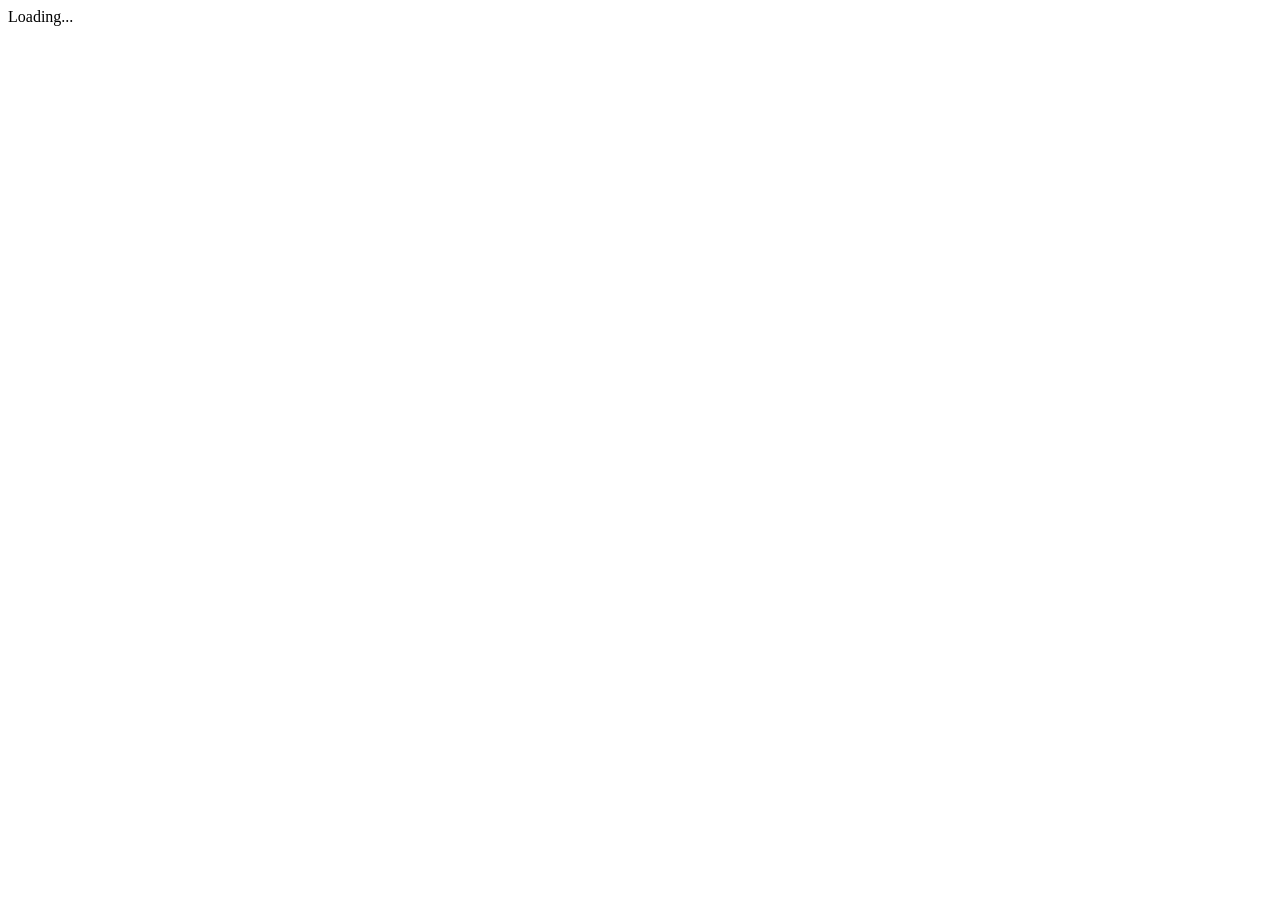
==== about.html @ a23d357c "Add files via upload" ====
<!doctype html>
<html lang="en">
<head>
<meta charset="utf-8">
<meta name="viewport" content="width=device-width,initial-scale=1">
<title>About | EDGE</title>
<meta name="description" content="A small team with a big edge.">
<meta name="theme-color" content="#05070D">
<link rel="preconnect" href="https://fonts.googleapis.com">
<link rel="preconnect" href="https://fonts.gstatic.com" crossorigin>
<link href="https://fonts.googleapis.com/css2?family=Inter:wght@400;500;600&amp;family=Space+Grotesk:wght@500;600;700&amp;display=swap" rel="stylesheet">
<link rel="stylesheet" href="assets/edge.css">
</head>
<body data-page="about">
<div id="bar"></div>
<div class="page"><div id="app"><div class="ph">Loading...</div></div></div>
<noscript><p class="ph">This site needs JavaScript turned on.</p></noscript>
<script src="assets/app.js" defer></script>
</body>
</html>
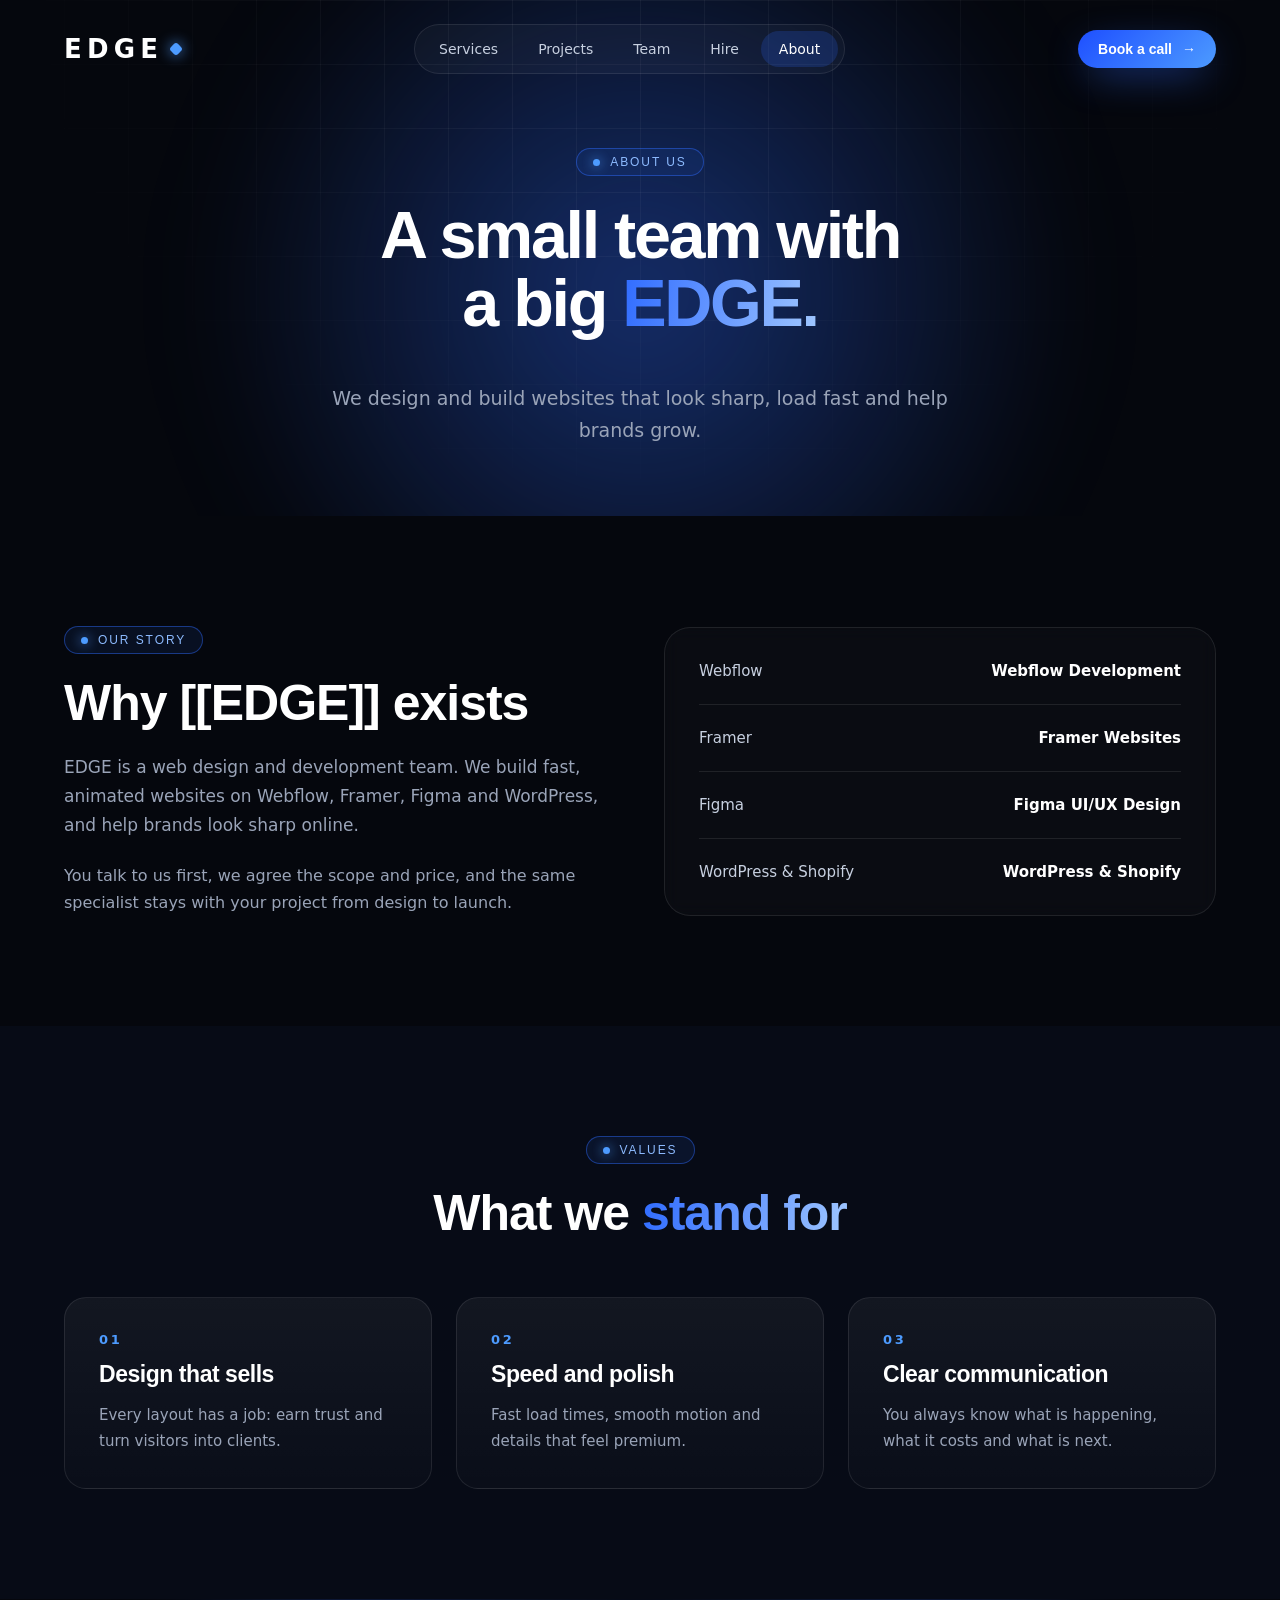
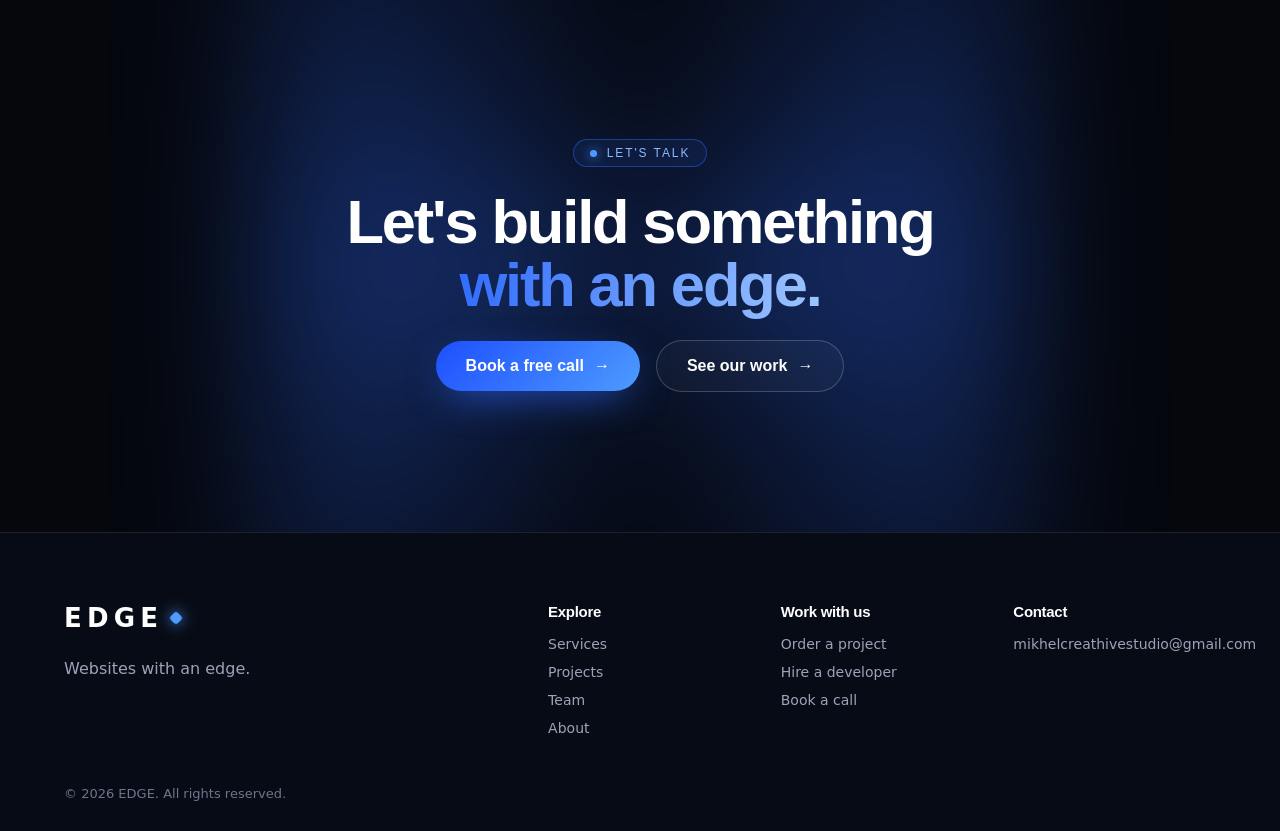
==== commit fd0b5c25: "Add files via upload" ====
--- a/about.html
+++ b/about.html
@@ -9,12 +9,12 @@
 <link rel="preconnect" href="https://fonts.googleapis.com">
 <link rel="preconnect" href="https://fonts.gstatic.com" crossorigin>
 <link href="https://fonts.googleapis.com/css2?family=Inter:wght@400;500;600&amp;family=Space+Grotesk:wght@500;600;700&amp;display=swap" rel="stylesheet">
-<link rel="stylesheet" href="assets/edge.css">
+<link rel="stylesheet" href="edge.css">
 </head>
 <body data-page="about">
 <div id="bar"></div>
 <div class="page"><div id="app"><div class="ph">Loading...</div></div></div>
 <noscript><p class="ph">This site needs JavaScript turned on.</p></noscript>
-<script src="assets/app.js" defer></script>
+<script src="app.js" defer></script>
 </body>
 </html>
--- a/edge.css
+++ b/edge.css
@@ -0,0 +1,198 @@
+:root{--bg:#05070D;--bg2:#070B16;--card:#0A1020;--blue:#2F6BFF;--blue2:#4D9BFF;--ice:#8DBBFF;--mut:#9AA4B8;--line:rgba(255,255,255,.09)}
+*{box-sizing:border-box}
+body{margin:0;background:var(--bg);color:#fff;font-family:Inter,system-ui,sans-serif}
+a{color:inherit;text-decoration:none}
+button{font-family:inherit;cursor:pointer}
+h1,h2,h3,h4{font-family:'Space Grotesk',sans-serif;margin:0;font-weight:700;letter-spacing:-.02em}
+p{margin:0;color:var(--mut);line-height:1.7}
+.page{position:relative;overflow-x:clip;background:var(--bg)}
+.wrap{width:100%;max-width:1200px;margin:0 auto;padding:0 24px;position:relative}
+.sec{position:relative;padding:110px 0}
+.alt{background:var(--bg2)}
+.center{text-align:center}
+.h1{font-size:clamp(34px,6.2vw,84px);line-height:1.02;letter-spacing:-.035em}
+.h2{font-size:clamp(30px,4vw,50px);line-height:1.1}
+.h3{font-size:26px;line-height:1.2}
+.lead{font-size:19px;max-width:660px;margin:18px auto 0}
+.mt{margin-top:22px}.mt2{margin-top:44px}.mt3{margin-top:64px}
+.row{display:flex;gap:16px;flex-wrap:wrap;align-items:center}
+.row.c{justify-content:center}
+.grad{background:linear-gradient(100deg,#2F6BFF,#9CC4FF,#2F6BFF);background-size:200% auto;-webkit-background-clip:text;background-clip:text;color:transparent;-webkit-text-fill-color:transparent;animation:shine 5s linear infinite}
+@keyframes shine{to{background-position:200% center}}
+.eyebrow{display:inline-block;padding:7px 16px;border:1px solid rgba(47,107,255,.45);border-radius:999px;background:rgba(47,107,255,.09);color:var(--ice);letter-spacing:.16em;font:500 12px/1 Inter,sans-serif;text-transform:uppercase}
+.eyebrow::before{content:"";display:inline-block;width:7px;height:7px;border-radius:50%;background:var(--blue2);margin-right:10px;box-shadow:0 0 12px var(--blue2);animation:blink 1.8s ease-in-out infinite}
+@keyframes blink{50%{opacity:.25}}
+.tag{font:500 12px Inter,system-ui,sans-serif;letter-spacing:.14em;text-transform:uppercase;color:var(--blue2)}
+.num{font:600 13px 'Space Grotesk',system-ui,sans-serif;color:var(--blue2);letter-spacing:.2em}
+.sh{margin-bottom:56px}
+/* reveal */
+.rv{opacity:0}.rv.in{animation:rv .9s cubic-bezier(.2,.8,.2,1) forwards;animation-delay:calc(var(--d,0)*1ms)}
+@keyframes rv{from{opacity:0;transform:translateY(34px);filter:blur(8px)}to{opacity:1;transform:none;filter:none}}
+/* nav */
+.nav{display:flex;align-items:center;justify-content:space-between;gap:20px;flex-wrap:wrap;padding-top:24px;padding-bottom:24px;z-index:5}
+.logo{font:700 26px 'Space Grotesk',system-ui,sans-serif;letter-spacing:.2em;display:inline-flex;align-items:center}
+.logo i{display:inline-block;width:10px;height:10px;background:var(--blue2);border-radius:3px;margin-left:8px;box-shadow:0 0 14px var(--blue2);transform:rotate(45deg);animation:spin 6s linear infinite}
+@keyframes spin{to{transform:rotate(405deg)}}
+.links{display:flex;gap:4px;flex-wrap:wrap;padding:6px;border:1px solid var(--line);border-radius:999px;background:rgba(255,255,255,.03);-webkit-backdrop-filter:blur(10px);backdrop-filter:blur(10px)}
+.links a{padding:10px 18px;border-radius:999px;font-size:14px;color:#C7D0E0;transition:all .3s}
+.links a:hover,.links a.on{background:rgba(47,107,255,.2);color:#fff}
+/* buttons */
+.btn{position:relative;display:inline-flex;align-items:center;gap:10px;padding:16px 30px;border-radius:999px;border:0;font:600 16px Inter,sans-serif;color:#fff;background:linear-gradient(135deg,#1E4FFF,#4D9BFF);box-shadow:0 12px 40px -12px rgba(47,107,255,.85);transition:transform .35s cubic-bezier(.2,.8,.2,1),box-shadow .35s;overflow:hidden}
+.btn::after{content:"\2192";transition:transform .3s}
+.btn::before{content:"";position:absolute;top:0;left:-120%;width:60%;height:100%;background:linear-gradient(100deg,transparent,rgba(255,255,255,.38),transparent);transform:skewX(-20deg);transition:left .7s}
+.btn:hover{transform:translateY(-3px) scale(1.03);box-shadow:0 18px 50px -10px rgba(77,155,255,.95)}
+.btn:hover::after{transform:translateX(5px)}
+.btn:hover::before{left:140%}
+.btn2{display:inline-flex;align-items:center;gap:10px;padding:16px 30px;border-radius:999px;border:1px solid rgba(255,255,255,.2);background:rgba(255,255,255,.03);font:600 16px Inter,sans-serif;color:#fff;transition:all .35s cubic-bezier(.2,.8,.2,1)}
+.btn2::after{content:"\2192";transition:transform .3s}
+.btn2:hover{border-color:var(--blue2);background:rgba(47,107,255,.14);transform:translateY(-3px)}
+.btn2:hover::after{transform:translateX(5px)}
+.sm{padding:11px 20px;font-size:14px}
+/* hero */
+.hero{position:relative;overflow:hidden;padding-bottom:120px}
+.hero::before{content:"";position:absolute;width:1000px;height:1000px;left:50%;top:-40%;transform:translateX(-50%);background:radial-gradient(circle,rgba(47,107,255,.4),transparent 62%);filter:blur(50px);animation:pulse 8s ease-in-out infinite;pointer-events:none}
+.hero::after{content:"";position:absolute;inset:0;background-image:linear-gradient(rgba(255,255,255,.045) 1px,transparent 1px),linear-gradient(90deg,rgba(255,255,255,.045) 1px,transparent 1px);background-size:64px 64px;-webkit-mask-image:radial-gradient(ellipse at 50% 0%,#000 25%,transparent 72%);mask-image:radial-gradient(ellipse at 50% 0%,#000 25%,transparent 72%);pointer-events:none;animation:grid 24s linear infinite}
+@keyframes pulse{0%,100%{opacity:.7;transform:translateX(-50%) scale(1)}50%{opacity:1;transform:translateX(-50%) scale(1.14)}}
+@keyframes grid{to{background-position:0 64px,64px 0}}
+.hero>*{position:relative;z-index:2}
+.hero-in{padding-top:70px;display:flex;flex-direction:column;align-items:center;gap:26px;text-align:center}
+.page-hero{padding-bottom:70px}
+.page-hero .hero-in{padding-top:50px}
+.chip{position:absolute;z-index:1;padding:10px 18px;border-radius:999px;background:rgba(255,255,255,.05);border:1px solid rgba(255,255,255,.13);-webkit-backdrop-filter:blur(10px);backdrop-filter:blur(10px);color:#D5E4FF;font:500 13px Inter,system-ui,sans-serif;animation:float 6s ease-in-out infinite}
+.chip i{display:inline-block;width:8px;height:8px;border-radius:50%;background:var(--blue2);margin-right:9px;box-shadow:0 0 10px var(--blue2)}
+.c1{left:6%;top:200px}.c2{right:6%;top:260px;animation-delay:-2s}.c3{left:10%;bottom:90px;animation-delay:-4s}.c4{right:11%;bottom:60px;animation-delay:-1s}
+@keyframes float{0%,100%{transform:translateY(0)}50%{transform:translateY(-16px)}}
+/* marquee */
+.marq{overflow:hidden;padding:30px 0;background:var(--bg2);-webkit-mask-image:linear-gradient(90deg,transparent,#000 15%,#000 85%,transparent);mask-image:linear-gradient(90deg,transparent,#000 15%,#000 85%,transparent)}
+.track{display:flex;gap:64px;width:max-content;animation:marq 30s linear infinite}
+.track span{font:600 24px 'Space Grotesk',sans-serif;color:rgba(255,255,255,.32);white-space:nowrap;transition:color .3s}
+.track span:hover{color:#fff}
+@keyframes marq{to{transform:translateX(-50%)}}
+/* grids + cards */
+.g2,.g3,.g4{display:grid;gap:24px}
+.g2{grid-template-columns:repeat(2,minmax(0,1fr))}
+.g3{grid-template-columns:repeat(3,minmax(0,1fr))}
+.g4{grid-template-columns:repeat(4,minmax(0,1fr))}
+@media(max-width:1000px){.g4,.g3{grid-template-columns:repeat(2,minmax(0,1fr))}.chip{display:none}}
+@media(max-width:640px){.g4,.g3,.g2{grid-template-columns:minmax(0,1fr)}.sec{padding:70px 0}}
+.card{position:relative;overflow:hidden;display:flex;flex-direction:column;gap:14px;background:linear-gradient(180deg,rgba(255,255,255,.05),rgba(255,255,255,.015));border:1px solid var(--line);border-radius:22px;padding:30px;transition:transform .45s cubic-bezier(.2,.8,.2,1),border-color .45s,box-shadow .45s}
+.card::before{content:"";position:absolute;inset:0;background:radial-gradient(520px circle at var(--mx,50%) var(--my,0%),rgba(47,107,255,.26),transparent 62%);opacity:0;transition:opacity .45s;pointer-events:none}
+.card:hover{transform:translateY(-8px);border-color:rgba(77,155,255,.55);box-shadow:0 30px 70px -30px rgba(47,107,255,.6)}
+.card:hover::before{opacity:1}
+.card>*{position:relative}
+.card p{font-size:15px}
+.card .h3{font-size:23px}
+.pad{padding:18px 18px 26px}
+.glass{border:1px solid var(--line);border-radius:26px;background:rgba(255,255,255,.025);-webkit-backdrop-filter:blur(8px);backdrop-filter:blur(8px)}
+/* mock screens */
+.shotw{overflow:hidden;border-radius:14px}
+.shot{position:relative;aspect-ratio:16/11;overflow:hidden;border-radius:14px;border:1px solid var(--line);background:radial-gradient(120% 90% at 20% 0%,var(--c1,#1B3A9E),#0A1020 62%);transition:transform .9s cubic-bezier(.2,.8,.2,1)}
+.shot::before{content:"";position:absolute;left:0;top:0;right:0;height:26px;border-bottom:1px solid var(--line);background-color:rgba(255,255,255,.04);background-image:radial-gradient(circle at 14px 13px,rgba(255,255,255,.3) 3.5px,transparent 4px),radial-gradient(circle at 30px 13px,rgba(255,255,255,.3) 3.5px,transparent 4px),radial-gradient(circle at 46px 13px,rgba(255,255,255,.3) 3.5px,transparent 4px)}
+.shot::after{content:"";position:absolute;left:8%;top:30%;width:52%;height:13%;border-radius:10px;background:linear-gradient(90deg,var(--c2,#2F6BFF),transparent);box-shadow:0 46px 0 -2px rgba(255,255,255,.1),0 84px 0 -2px rgba(255,255,255,.07)}
+.shot b{position:absolute;right:8%;top:30%;width:26%;height:46%;border-radius:12px;background:rgba(255,255,255,.07);border:1px solid var(--line);animation:float 7s ease-in-out infinite}
+.shot span{position:absolute;left:8%;bottom:7%;font:500 12px Inter,system-ui,sans-serif;color:rgba(255,255,255,.5);letter-spacing:.08em}
+.s1{--c1:#1B3A9E;--c2:#2F6BFF}.s2{--c1:#0E4A7A;--c2:#22A7F0}.s3{--c1:#2A2A8C;--c2:#6A6BFF}.s4{--c1:#10304F;--c2:#4D9BFF}.s5{--c1:#17338F;--c2:#3F7BFF}.s6{--c1:#0C3C66;--c2:#58B0FF}
+.card:hover .shot{transform:scale(1.07)}
+.big .shot{aspect-ratio:16/10}
+.ava{position:relative;aspect-ratio:4/4.3;border-radius:14px;overflow:hidden;display:flex;align-items:center;justify-content:center;border:1px solid var(--line);background:radial-gradient(100% 80% at 30% 10%,var(--c1,#1B3A9E),#0A1020 70%)}
+.ava b{font:700 92px 'Space Grotesk',system-ui,sans-serif;color:rgba(255,255,255,.92);position:relative;z-index:2}
+.ava::before{content:"";position:absolute;width:70%;aspect-ratio:1;border-radius:50%;border:1px solid rgba(141,187,255,.4);animation:ring 5s ease-in-out infinite}
+.ava::after{content:"";position:absolute;width:95%;aspect-ratio:1;border-radius:50%;border:1px dashed rgba(141,187,255,.22);animation:spin2 24s linear infinite}
+@keyframes ring{0%,100%{transform:scale(.9);opacity:.5}50%{transform:scale(1.08);opacity:1}}
+@keyframes spin2{to{transform:rotate(360deg)}}
+.card:hover .ava{border-color:rgba(77,155,255,.6)}
+/* pills */
+.pill{padding:11px 20px;border-radius:999px;border:1px solid var(--line);background:rgba(255,255,255,.03);color:#C7D0E0;font-size:14px;font-weight:500;transition:all .3s}
+.pill:hover{border-color:var(--blue2);color:#fff}
+.pill.on{background:linear-gradient(135deg,#1E4FFF,#4D9BFF);border-color:transparent;color:#fff;box-shadow:0 10px 30px -10px rgba(47,107,255,.8)}
+/* pricing */
+.price{font:700 56px/1 'Space Grotesk',system-ui,sans-serif;color:#fff}
+.price small{font:500 15px Inter,system-ui,sans-serif;color:var(--mut)}
+.list{list-style:none;margin:0;padding:0;display:flex;flex-direction:column;gap:12px}
+.list li{color:#C7D0E0;font-size:15px;display:flex;gap:12px}
+.list li::before{content:"\2713";color:var(--blue2);font-weight:700}
+@property --ang{syntax:'<angle>';initial-value:0deg;inherits:false}
+.hot{border:1px solid transparent!important;background:linear-gradient(#0A1020,#0A1020) padding-box,conic-gradient(from var(--ang),#2F6BFF,#05070D 28%,#8DBBFF 55%,#05070D 82%,#2F6BFF) border-box!important;animation:rot 6s linear infinite;box-shadow:0 40px 90px -40px rgba(47,107,255,.7)}
+@keyframes rot{to{--ang:360deg}}
+/* counters */
+.stats{display:grid;grid-template-columns:repeat(4,minmax(0,1fr));gap:10px;padding:44px 30px;text-align:center}
+.stats p{font-size:15px}
+@media(max-width:800px){.stats{grid-template-columns:repeat(2,minmax(0,1fr));row-gap:30px}}
+/* cta */
+.cta{position:relative;overflow:hidden;padding:140px 0}
+.cta::before{content:"";position:absolute;width:760px;height:760px;left:50%;top:50%;transform:translate(-50%,-50%);background:conic-gradient(from 0deg,rgba(47,107,255,0),rgba(47,107,255,.38),rgba(141,187,255,0),rgba(47,107,255,.38),rgba(47,107,255,0));filter:blur(70px);animation:rotb 14s linear infinite;pointer-events:none}
+@keyframes rotb{to{transform:translate(-50%,-50%) rotate(360deg)}}
+.cta .wrap{display:flex;flex-direction:column;align-items:center;gap:24px;text-align:center}
+/* forms */
+.field{display:flex;flex-direction:column;gap:8px}
+.field label{font:500 13px Inter,system-ui,sans-serif;color:#C7D0E0;letter-spacing:.04em}
+.field input,.field textarea,.field select{width:100%;padding:15px 18px;border-radius:14px;border:1px solid var(--line);background:rgba(255,255,255,.04);color:#fff;font:400 15px Inter,sans-serif;outline:none;transition:border-color .3s,box-shadow .3s}
+.field textarea{min-height:130px;resize:vertical}
+.field input:focus,.field textarea:focus,.field select:focus{border-color:var(--blue2);box-shadow:0 0 0 4px rgba(47,107,255,.2)}
+.field input::placeholder,.field textarea::placeholder{color:#6B768C}
+/* split layouts */
+.split{display:grid;grid-template-columns:minmax(0,1.15fr) minmax(0,.85fr);gap:48px;align-items:start}
+.split.eq{grid-template-columns:repeat(2,minmax(0,1fr));align-items:center}
+@media(max-width:900px){.split,.split.eq{grid-template-columns:minmax(0,1fr)}}
+.sticky{position:sticky;top:24px;align-self:start}@media(max-width:900px){.sticky{position:relative;top:0}}
+/* faq */
+.faq{border:1px solid var(--line);border-radius:18px;background:rgba(255,255,255,.025);overflow:hidden;transition:border-color .3s}
+.faq:hover{border-color:rgba(77,155,255,.45)}
+.faq button{width:100%;display:flex;justify-content:space-between;align-items:center;gap:20px;padding:22px 26px;border:0;background:none;color:#fff;font:600 17px 'Space Grotesk',sans-serif;text-align:left}
+.faq button::after{content:"+";font-size:26px;color:var(--blue2);transition:transform .3s}
+.faq.open button::after{transform:rotate(45deg)}
+.faq p{padding:0 26px 24px}
+/* timeline */
+.tl{position:relative;display:flex;flex-direction:column;gap:34px;padding-left:34px}
+.tl::before{content:"";position:absolute;left:7px;top:6px;bottom:6px;width:2px;background:linear-gradient(var(--blue2),transparent);transform-origin:top;animation:grow 1.6s .4s cubic-bezier(.2,.8,.2,1) both}
+@keyframes grow{from{transform:scaleY(0)}}
+.tl>div{position:relative}
+.tl>div::before{content:"";position:absolute;left:-34px;top:6px;width:16px;height:16px;border-radius:50%;background:var(--bg);border:2px solid var(--blue2);box-shadow:0 0 16px var(--blue2)}
+/* footer */
+.foot{border-top:1px solid var(--line);background:var(--bg2);padding:70px 0 30px}
+.foot-in{display:grid;grid-template-columns:minmax(0,1.3fr) minmax(0,2fr);gap:50px}
+.fcols{display:grid;grid-template-columns:repeat(3,minmax(0,1fr));gap:30px}
+.fcols div{display:flex;flex-direction:column;gap:12px}
+.fcols h4{font-size:15px;color:#fff;margin-bottom:4px}
+.fcols a{font-size:14px;color:var(--mut);transition:color .3s}
+.fcols a:hover{color:#fff}
+.copy{margin-top:50px;font-size:13px;color:#6B768C}
+@media(max-width:800px){.foot-in{grid-template-columns:minmax(0,1fr)}}
+.line{height:1px;background:var(--line);margin:8px 0}
+.kv{display:flex;justify-content:space-between;gap:16px;font-size:15px;color:#C7D0E0}
+.kv b{color:#fff;font-weight:600}
+.badge{display:inline-block;padding:6px 12px;border-radius:999px;background:rgba(47,107,255,.14);border:1px solid rgba(47,107,255,.4);color:var(--ice);font:500 11px Inter,system-ui,sans-serif;letter-spacing:.12em;text-transform:uppercase}
+.slot{padding:13px 8px;border-radius:12px;border:1px solid var(--line);background:rgba(255,255,255,.03);color:#C7D0E0;font-size:14px;transition:all .3s}
+.slot:hover{border-color:var(--blue2);color:#fff}
+.slot.on{background:linear-gradient(135deg,#1E4FFF,#4D9BFF);border-color:transparent;color:#fff}
+.days{display:grid;grid-template-columns:repeat(5,minmax(0,1fr));gap:10px}
+.times{display:grid;grid-template-columns:repeat(3,minmax(0,1fr));gap:10px}
+.day{display:flex;flex-direction:column;gap:2px;align-items:center;padding:14px 6px;border-radius:14px;border:1px solid var(--line);background:rgba(255,255,255,.03);color:#C7D0E0;transition:all .3s}
+.day b{font:700 22px 'Space Grotesk',system-ui,sans-serif;color:#fff}
+.day:hover{border-color:var(--blue2)}
+.day.on{background:linear-gradient(135deg,#1E4FFF,#4D9BFF);border-color:transparent;color:#fff}
+@media(prefers-reduced-motion:reduce){*{animation:none!important;transition:none!important}.rv{opacity:1}}
+
+.cnt{display:block;font:700 54px 'Space Grotesk',sans-serif}
+.cnt.sm{font-size:40px}
+.pimg{width:100%;aspect-ratio:16/11;object-fit:cover;display:block;border-radius:14px;border:1px solid var(--line);transition:transform .9s cubic-bezier(.2,.8,.2,1)}
+.card:hover .pimg{transform:scale(1.07)}
+.big .pimg{aspect-ratio:16/10}
+.ava img{position:absolute;inset:0;width:100%;height:100%;object-fit:cover;z-index:1}
+.h3 a{color:inherit}.h3 a:hover{color:var(--ice)}
+#bar{position:fixed;top:0;left:0;height:3px;width:0;background:linear-gradient(90deg,#1E4FFF,#8DBBFF);z-index:99999;box-shadow:0 0 14px #4D9BFF}
+.okmsg{margin-top:14px;padding:16px 18px;border-radius:14px;border:1px solid rgba(77,155,255,.5);background:rgba(47,107,255,.12);color:#DDE8FF;font-size:15px;line-height:1.6}
+.errmsg{margin-top:14px;padding:14px 18px;border-radius:14px;border:1px solid rgba(255,140,140,.5);background:rgba(255,80,80,.1);color:#FFD6D6;font-size:14px;line-height:1.6}
+.errmsg a{text-decoration:underline}
+form.sent .btn,form.sent .btn2{display:none}
+.hide{display:none!important}
+.embed{width:100%;min-height:720px;border:0;border-radius:22px;background:#fff}
+.ph{padding:80px 24px;text-align:center;color:var(--mut)}
+.links{max-width:100%;overflow-x:auto;scrollbar-width:none}.links::-webkit-scrollbar{display:none}
+@media(max-width:700px){.nav{justify-content:center}.hero-in{padding-top:40px}}
+:focus-visible{outline:2px solid var(--blue2);outline-offset:3px}
+
+@media(max-width:700px){
+.links{flex-wrap:nowrap;width:100%;justify-content:space-between;padding:4px}
+.links a{flex:0 0 auto;padding:10px 12px;font-size:13.5px;white-space:nowrap}
+}
